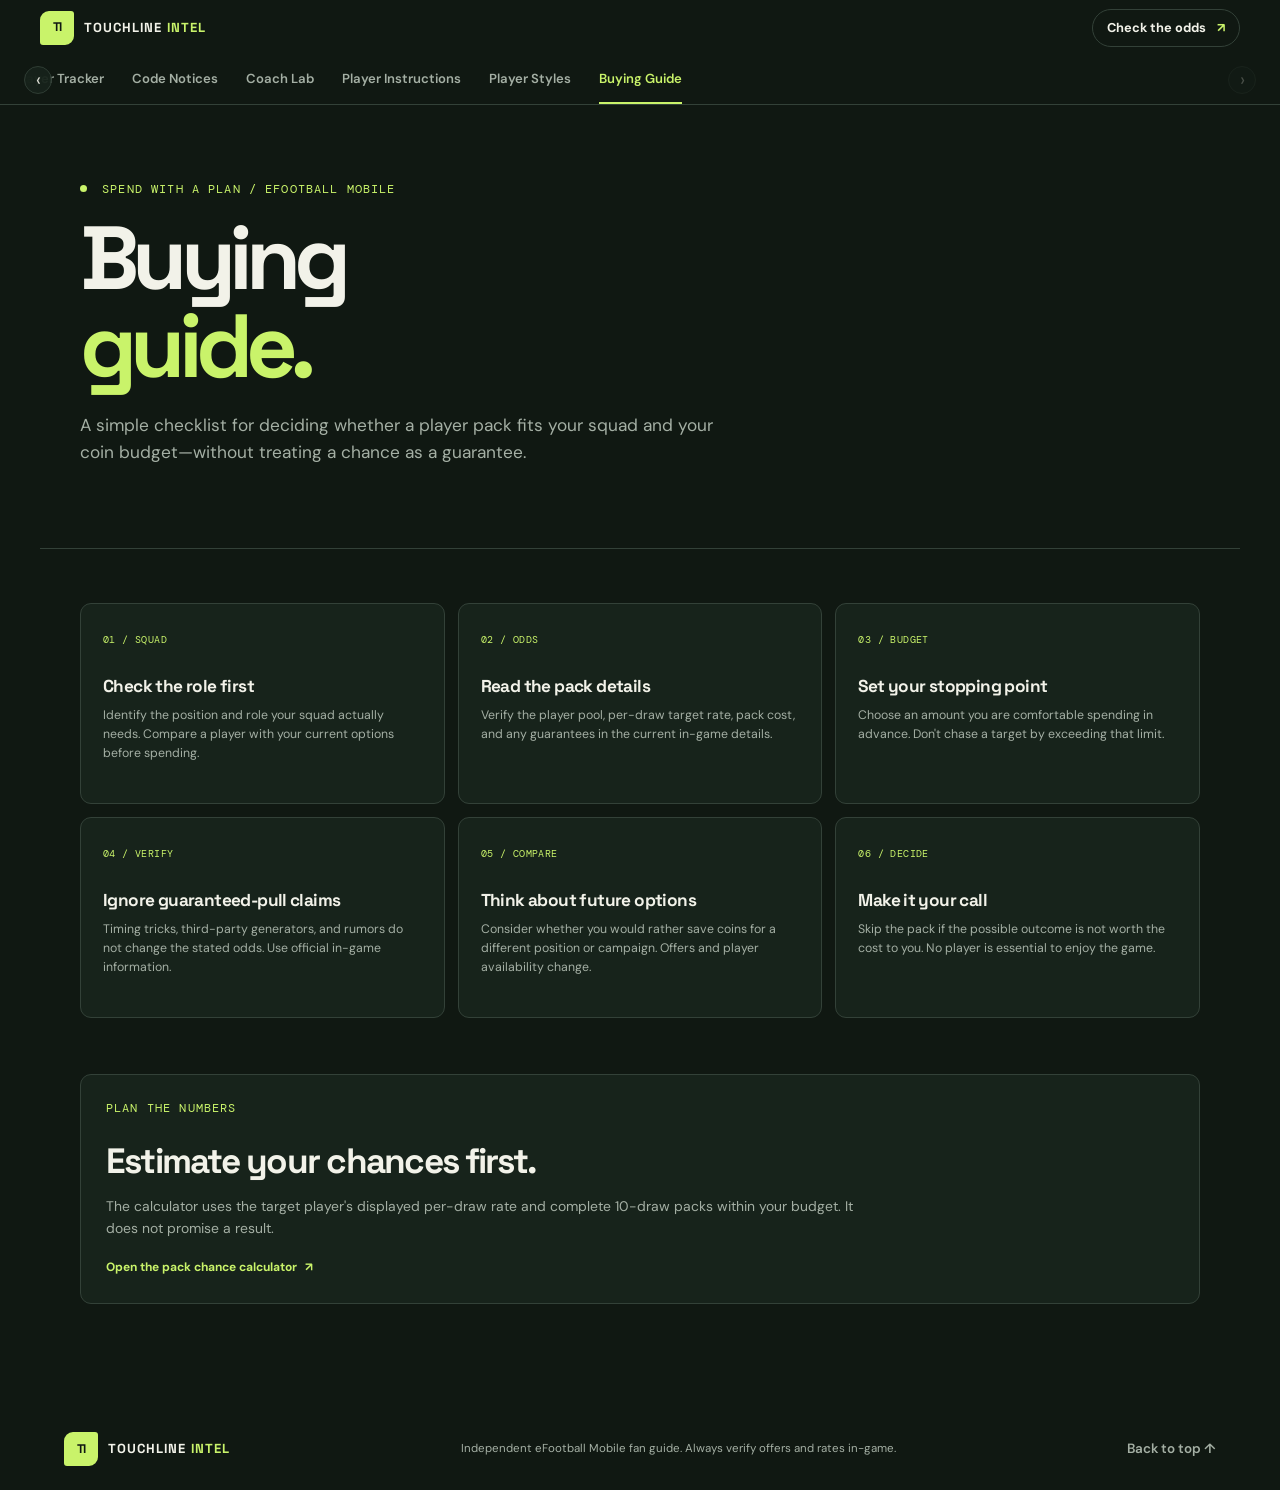
==== buying-guide.html @ bef50e6a "Complete scrollable navigation and player instructions Co-authored-by: Copilot <223556219+Copilot@us" ====
<!doctype html>
<html lang="en">
<head>
  <meta charset="utf-8" />
  <meta name="viewport" content="width=device-width, initial-scale=1" />
  <meta name="description" content="A practical eFootball Mobile buying guide for evaluating player packs and setting a coin budget." />
  <meta name="theme-color" content="#101812" />
  <title>Buying Guide | Touchline Intel</title>
  <link rel="stylesheet" href="styles.css" />
  <script src="site-nav.js" defer></script>
</head>
<body>
  <header class="site-header">
    <div class="header-top-row">
      <a class="brand" href="index.html#home" aria-label="Touchline Intel home">
        <span class="brand-mark" aria-hidden="true">TI</span>
        <span>TOUCHLINE <b>INTEL</b></span>
      </a>
      <a class="header-cta" href="index.html#calculator">Check the odds <span aria-hidden="true">↗</span></a>
    </div>
    <div class="nav-frame">
      <button class="nav-arrow nav-arrow-left" type="button" aria-label="Scroll navigation left" data-scroll-direction="-1">‹</button>
      <nav class="site-nav" aria-label="Main navigation" tabindex="0">
        <a href="index.html#home" data-nav-id="home">Home</a>
        <a href="index.html#latest-players" data-nav-id="latest-players">Latest Players</a>
        <a href="index.html#calculator" data-nav-id="calculator">Pack Calculator</a>
        <a href="index.html#principles" data-nav-id="principles">Smart Pulls</a>
        <a href="index.html#intel" data-nav-id="intel">More Intel</a>
        <a href="player-tracker.html" data-nav-id="player-tracker">Player Tracker</a>
        <a href="redeem-codes.html" data-nav-id="redeem-codes">Code Notices</a>
        <a href="coach-squad-guides.html#coach-lab" data-nav-id="coach-lab">Coach Lab</a>
        <a href="player-instructions.html" data-nav-id="player-instructions">Player Instructions</a>
        <a href="index.html#player-styles" data-nav-id="player-styles">Player Styles</a>
        <a href="buying-guide.html" data-nav-id="buying-guide">Buying Guide</a>
      </nav>
      <button class="nav-arrow nav-arrow-right" type="button" aria-label="Scroll navigation right" data-scroll-direction="1">›</button>
    </div>
  </header>

  <main>
    <section class="subpage-hero">
      <p class="eyebrow"><span class="live-dot"></span> Spend with a plan / eFootball Mobile</p>
      <h1>Buying<br /><span>guide.</span></h1>
      <p class="intro">A simple checklist for deciding whether a player pack fits your squad and your coin budget—without treating a chance as a guarantee.</p>
    </section>
    <section class="content-section">
      <div class="info-grid">
        <article class="info-card"><span class="intel-number">01 / SQUAD</span><h3>Check the role first</h3><p>Identify the position and role your squad actually needs. Compare a player with your current options before spending.</p></article>
        <article class="info-card"><span class="intel-number">02 / ODDS</span><h3>Read the pack details</h3><p>Verify the player pool, per-draw target rate, pack cost, and any guarantees in the current in-game details.</p></article>
        <article class="info-card"><span class="intel-number">03 / BUDGET</span><h3>Set your stopping point</h3><p>Choose an amount you are comfortable spending in advance. Don't chase a target by exceeding that limit.</p></article>
        <article class="info-card"><span class="intel-number">04 / VERIFY</span><h3>Ignore guaranteed-pull claims</h3><p>Timing tricks, third-party generators, and rumors do not change the stated odds. Use official in-game information.</p></article>
        <article class="info-card"><span class="intel-number">05 / COMPARE</span><h3>Think about future options</h3><p>Consider whether you would rather save coins for a different position or campaign. Offers and player availability change.</p></article>
        <article class="info-card"><span class="intel-number">06 / DECIDE</span><h3>Make it your call</h3><p>Skip the pack if the possible outcome is not worth the cost to you. No player is essential to enjoy the game.</p></article>
      </div>
      <div class="source-panel">
        <p class="eyebrow">Plan the numbers</p>
        <h2>Estimate your chances first.</h2>
        <p class="panel-copy">The calculator uses the target player's displayed per-draw rate and complete 10-draw packs within your budget. It does not promise a result.</p>
        <a class="panel-link" href="index.html#calculator">Open the pack chance calculator <span aria-hidden="true">↗</span></a>
      </div>
    </section>
  </main>
  <footer>
    <a class="brand" href="index.html#home" aria-label="Touchline Intel home"><span class="brand-mark" aria-hidden="true">TI</span><span>TOUCHLINE <b>INTEL</b></span></a>
    <p>Independent eFootball Mobile fan guide. Always verify offers and rates in-game.</p>
    <a class="back-top" href="#">Back to top ↑</a>
  </footer>
</body>
</html>
---- styles.css ----
@import url('https://fonts.googleapis.com/css2?family=DM+Mono:wght@400;500&family=DM+Sans:wght@400;500;600;700&family=Space+Grotesk:wght@500;600;700&display=swap');

:root {
  color-scheme: dark;
  --bg: #101812;
  --surface: #17231b;
  --surface-raised: #1d2b21;
  --text: #f2f2e9;
  --muted: #a4afa4;
  --line: #334138;
  --lime: #c9f36a;
  --orange: #fa7046;
  --mono: 'DM Mono', monospace;
}

* { box-sizing: border-box; }
html { scroll-behavior: smooth; }
body { background: var(--bg); color: var(--text); font-family: 'DM Sans', sans-serif; line-height: 1.55; margin: 0; }
a { color: inherit; text-decoration: none; }
button, input { font: inherit; }
button, a { -webkit-tap-highlight-color: transparent; }

.site-header { background: var(--bg); border-bottom: 1px solid var(--line); position: sticky; top: 0; z-index: 20; }
.header-top-row { align-items: center; display: flex; height: 56px; justify-content: space-between; padding: 0 max(24px, calc((100vw - 1200px) / 2)); }
.brand { align-items: center; display: inline-flex; flex: 0 0 auto; font-family: 'Space Grotesk', sans-serif; font-size: .82rem; font-weight: 700; gap: 10px; letter-spacing: .08em; }
.brand b { color: var(--lime); }
.brand-mark { align-items: center; background: var(--lime); border-radius: 9px 3px 9px 3px; color: var(--bg); display: inline-flex; font-size: .78rem; height: 34px; justify-content: center; letter-spacing: -.05em; width: 34px; }
.header-cta { background: var(--bg); border: 1px solid var(--line); border-radius: 999px; flex: 0 0 auto; font-size: .8rem; font-weight: 700; padding: 8px 14px; }
.header-cta span { color: var(--lime); margin-left: 8px; }
.nav-frame { height: 48px; overflow: hidden; padding: 0 24px; position: relative; }
.site-nav { align-items: stretch; display: flex; flex-wrap: nowrap; gap: 28px; height: 48px; overflow-x: auto; overflow-y: hidden; overscroll-behavior-x: contain; padding: 0 28px; scrollbar-width: none; -ms-overflow-style: none; scroll-behavior: smooth; scroll-padding-inline: 24px; scroll-snap-type: x mandatory; white-space: nowrap; }
.site-nav::-webkit-scrollbar { display: none; }
.site-nav a { align-items: center; border-bottom: 2px solid transparent; color: var(--muted); display: inline-flex; flex: 0 0 auto; font-size: .82rem; font-weight: 600; height: 48px; scroll-snap-align: center; }
.site-nav a:hover { color: var(--text); }
.site-nav a[aria-current="page"] { border-bottom-color: var(--lime); color: var(--lime); }
.nav-frame::before, .nav-frame::after { content: ''; height: 100%; opacity: 0; pointer-events: none; position: absolute; top: 0; transition: opacity .16s ease; width: 36px; z-index: 1; }
.nav-frame::before { background: linear-gradient(90deg, var(--bg), transparent); left: 24px; }
.nav-frame::after { background: linear-gradient(270deg, var(--bg), transparent); right: 24px; }
.nav-frame.has-overflow-left::before, .nav-frame.has-overflow-right::after { opacity: 1; }
.nav-arrow { background: var(--surface); border: 1px solid var(--line); border-radius: 50%; color: var(--text); cursor: pointer; font-size: 1.15rem; height: 28px; line-height: 1; opacity: .9; padding: 0; position: absolute; top: 10px; transition: opacity .16s ease, color .16s ease; width: 28px; z-index: 2; }
.nav-arrow:hover:not(:disabled) { color: var(--lime); }
.nav-arrow:disabled { cursor: default; opacity: .25; }
.nav-arrow-left { left: 24px; }
.nav-arrow-right { right: 24px; }
.back-top { color: var(--muted); font-size: .84rem; font-weight: 600; }
.back-top:hover { color: var(--lime); }

.hero { align-items: center; display: grid; gap: 7vw; grid-template-columns: 1.1fr .9fr; margin: 0 auto; max-width: 1200px; min-height: 555px; padding: 72px 40px 90px; }
.eyebrow { color: var(--lime); font-family: var(--mono); font-size: .72rem; letter-spacing: .1em; margin: 0 0 16px; text-transform: uppercase; }
.live-dot { background: var(--lime); border-radius: 50%; display: inline-block; height: 7px; margin-right: 7px; vertical-align: 1px; width: 7px; }
h1, h2, h3, p { margin-top: 0; }
.hero h1 { font-family: 'Space Grotesk', sans-serif; font-size: clamp(3.2rem, 7vw, 6.7rem); letter-spacing: -.085em; line-height: .96; margin-bottom: 22px; }
.hero h1 span { color: var(--lime); }
.intro { color: var(--muted); font-size: 1.08rem; max-width: 520px; }
.hero-link { color: var(--lime); display: inline-flex; font-weight: 700; gap: 12px; margin-top: 14px; }
.verification-note { color: #78857a; font-size: .76rem; margin: 27px 0 0; }
.hero-card { background: var(--lime); border-radius: 14px; color: var(--bg); min-height: 325px; overflow: hidden; padding: 30px; position: relative; }
.pitch-lines { border: 1px solid rgba(16,24,18,.2); border-radius: 50%; height: 370px; left: 16%; position: absolute; top: -25px; transform: rotate(-24deg); width: 88%; }
.pitch-lines::before, .pitch-lines::after { border: 1px solid rgba(16,24,18,.2); content: ''; left: 50%; position: absolute; top: -1px; transform: translateX(-50%); }
.pitch-lines::before { height: 100%; }
.pitch-lines::after { border-radius: 50%; height: 80px; top: 50%; width: 80px; }
.hero-card-label, .hero-card-quote, .hero-card-foot { position: relative; }
.hero-card-label { font-family: var(--mono); font-size: .7rem; letter-spacing: .12em; }
.hero-card-quote { font-family: 'Space Grotesk', sans-serif; font-size: clamp(2.4rem, 4vw, 4rem); font-weight: 700; letter-spacing: -.07em; line-height: .98; margin: 61px 0 62px; }
.hero-card-foot { align-items: center; border-top: 1px solid rgba(16,24,18,.24); display: flex; font-size: .76rem; gap: 12px; padding-top: 13px; }
.hero-card-foot span:first-child { font-family: var(--mono); font-weight: 500; }

.calculator-section, .principles-section { border-top: 1px solid var(--line); margin: 0 auto; max-width: 1200px; padding: 76px 40px; }
.section-heading { align-items: end; display: flex; gap: 30px; justify-content: space-between; margin-bottom: 28px; }
.section-heading h2, .roadmap-section h2 { font-family: 'Space Grotesk', sans-serif; font-size: clamp(2rem, 4vw, 3.2rem); letter-spacing: -.065em; line-height: 1.05; margin-bottom: 0; }
.section-heading > p { color: var(--muted); font-size: .9rem; margin-bottom: 3px; max-width: 440px; }
.calculator-layout { display: grid; gap: 17px; grid-template-columns: .8fr 1.2fr; }
.calculator-form, .results { background: var(--surface); border: 1px solid var(--line); border-radius: 13px; padding: 24px; }
.calculator-form { display: flex; flex-direction: column; }
.calculator-form label { color: #d2d9cf; font-size: .8rem; font-weight: 600; margin: 0 0 7px; }
.input-wrap { align-items: center; background: var(--bg); border: 1px solid var(--line); border-radius: 8px; display: flex; margin-bottom: 17px; padding: 0 12px; }
.input-wrap:focus-within { border-color: var(--lime); }
.input-wrap > span:first-child { color: var(--lime); font-family: var(--mono); font-size: .85rem; }
.input-wrap input { background: transparent; border: 0; color: var(--text); min-width: 0; outline: 0; padding: 12px 9px; width: 100%; }
.input-wrap input::placeholder { color: #69756b; font-size: .82rem; }
.unit { color: #829084; font-family: var(--mono); font-size: .68rem; white-space: nowrap; }
.calculator-form button { background: var(--lime); border: 0; border-radius: 8px; color: var(--bg); cursor: pointer; font-size: .86rem; font-weight: 700; margin-top: 3px; padding: 13px; }
.calculator-form button span { float: right; }
.calculator-form .reset-button { background: transparent; color: var(--muted); font-size: .76rem; font-weight: 500; margin-top: 8px; padding: 8px; }
.calculator-form button:hover { filter: brightness(.94); }
.results { background: var(--surface-raised); }
.results-top { align-items: center; color: var(--lime); display: flex; gap: 9px; }
.result-icon { font-size: 1.4rem; }
.result-kicker { font-family: var(--mono); font-size: .68rem; letter-spacing: .1em; }
.results h3 { font-family: 'Space Grotesk', sans-serif; font-size: 1.35rem; letter-spacing: -.035em; margin: 13px 0 5px; }
.results-hint { color: var(--muted); font-size: .8rem; margin-bottom: 19px; max-width: 600px; }
.result-grid { display: grid; gap: 10px; grid-template-columns: repeat(2, 1fr); }
.result-item { background: var(--bg); border-radius: 8px; display: grid; gap: 5px; min-height: 75px; padding: 13px; }
.result-item span { color: var(--muted); font-size: .72rem; }
.result-item strong { font-family: 'Space Grotesk', sans-serif; font-size: 1.28rem; }
.formula-note, .source-note { color: #899589; font-size: .72rem; margin: 15px 0 0; }
.source-note { background: #18251c; border-left: 2px solid var(--lime); margin-top: 15px; padding: 13px 16px; }
.source-note strong { color: var(--text); }

.principles-section { padding-top: 52px; }
.principle-grid { display: grid; gap: 13px; grid-template-columns: repeat(3, 1fr); margin-top: 30px; }
.principle-card { background: var(--surface); border: 1px solid var(--line); border-radius: 11px; padding: 21px; }
.principle-card > span { color: var(--lime); font-family: var(--mono); font-size: .68rem; }
.principle-card h3 { font-family: 'Space Grotesk', sans-serif; font-size: 1.15rem; letter-spacing: -.03em; margin: 23px 0 8px; }
.principle-card p { color: var(--muted); font-size: .81rem; margin-bottom: 0; }
.disclaimer { color: #829084; font-size: .74rem; margin: 21px 0 0; }

.intel-section { align-items: center; background: var(--surface); border-block: 1px solid var(--line); display: grid; gap: 42px; grid-template-columns: .72fr 1.28fr; padding: 60px max(5vw, calc((100vw - 1120px) / 2)); }
.intel-section h2, .subpage-hero h1 { font-family: 'Space Grotesk', sans-serif; font-size: clamp(2.4rem, 5vw, 4rem); letter-spacing: -.075em; line-height: .98; margin: 0; }
.intel-intro { color: var(--muted); font-size: .88rem; margin: 17px 0 0; max-width: 380px; }
.intel-grid { display: grid; gap: 11px; grid-template-columns: repeat(3, 1fr); }
.intel-card, .info-card { background: var(--bg); border: 1px solid var(--line); border-radius: 11px; padding: 18px; }
.intel-card { display: flex; flex-direction: column; min-height: 225px; transition: border-color .18s ease, transform .18s ease; }
.intel-card:hover { border-color: var(--lime); transform: translateY(-3px); }
.intel-number { color: var(--lime); font-family: var(--mono); font-size: .65rem; letter-spacing: .04em; }
.intel-card h3, .info-card h3 { font-family: 'Space Grotesk', sans-serif; font-size: 1.08rem; letter-spacing: -.035em; line-height: 1.15; margin: 23px 0 9px; }
.intel-card p, .info-card p { color: var(--muted); font-size: .77rem; margin: 0 0 18px; }
.card-link, .panel-link { color: var(--lime); font-size: .75rem; font-weight: 700; margin-top: auto; }
.card-link span, .panel-link span { margin-left: 5px; }

.subpage-hero { border-bottom: 1px solid var(--line); margin: 0 auto; max-width: 1200px; padding: 76px 40px 65px; }
.subpage-hero h1 { font-size: clamp(3.2rem, 7vw, 6rem); margin-bottom: 22px; }
.subpage-hero h1 span { color: var(--lime); }
.subpage-hero .intro { max-width: 650px; }
.subpage-hero .verification-note { margin-top: 21px; }
.content-section { margin: 0 auto; max-width: 1200px; padding: 54px 40px 76px; }
.notice-banner { background: var(--surface); border: 1px solid var(--line); border-left: 3px solid var(--lime); border-radius: 10px; margin-bottom: 60px; padding: 24px; }
.notice-label { color: var(--lime); font-family: var(--mono); font-size: .67rem; letter-spacing: .1em; }
.notice-banner h2, .source-panel h2 { font-family: 'Space Grotesk', sans-serif; font-size: clamp(1.5rem, 3vw, 2.2rem); letter-spacing: -.05em; margin: 10px 0 8px; }
.notice-banner p, .panel-copy { color: var(--muted); font-size: .87rem; margin: 0; max-width: 750px; }
.content-heading { margin-bottom: 24px; }
.content-heading h2 { font-family: 'Space Grotesk', sans-serif; font-size: clamp(2rem, 4vw, 3rem); letter-spacing: -.065em; line-height: 1.05; margin: 0; }
.info-grid { display: grid; gap: 13px; grid-template-columns: repeat(3, 1fr); }
.info-card { background: var(--surface); padding: 22px; }
.info-card h3 { margin-top: 26px; }
.source-panel { background: var(--surface); border: 1px solid var(--line); border-radius: 11px; margin: 56px 0 28px; padding: 25px; }
.source-list { list-style: none; margin: 20px 0 0; padding: 0; }
.source-list li { align-items: center; border-top: 1px solid var(--line); display: flex; gap: 15px; justify-content: space-between; padding: 13px 0; }
.source-list a { color: var(--text); font-size: .86rem; font-weight: 600; }
.source-list a:hover, .text-link:hover, .panel-link:hover { color: var(--lime); }
.source-list a span { color: var(--lime); margin-left: 5px; }
.source-hint { color: var(--muted); font-size: .72rem; }
.text-link { color: var(--muted); display: inline-block; font-size: .82rem; font-weight: 600; }
.guide-steps { border-top: 1px solid var(--line); }
.guide-step { align-items: start; border-bottom: 1px solid var(--line); display: grid; gap: 20px; grid-template-columns: 48px 1fr; padding: 22px 4px; }
.step-number { color: var(--lime); font-family: var(--mono); font-size: .78rem; padding-top: 3px; }
.guide-step h3 { font-family: 'Space Grotesk', sans-serif; font-size: 1.15rem; letter-spacing: -.03em; margin: 0 0 6px; }
.guide-step p { color: var(--muted); font-size: .84rem; margin: 0; max-width: 760px; }
.guide-heading { margin-top: 62px; }
.panel-link { display: inline-block; margin-top: 18px; }

.coach-lab { margin-bottom: 65px; }
.coach-lab-heading { align-items: end; display: flex; gap: 25px; justify-content: space-between; margin-bottom: 24px; }
.coach-lab-heading h2 { font-family: 'Space Grotesk', sans-serif; font-size: clamp(2.5rem, 5vw, 4rem); letter-spacing: -.075em; line-height: .98; margin: 0; }
.coach-lab-heading > p { color: var(--muted); font-size: .86rem; margin: 0 0 3px; max-width: 450px; }
.coach-lab-layout { align-items: start; display: grid; gap: 15px; grid-template-columns: 230px minmax(0, 1fr); }
.coach-sidebar, .coach-profile { background: var(--surface); border: 1px solid var(--line); border-radius: 12px; }
.coach-sidebar { padding: 16px; }
.sidebar-label { color: var(--muted); font-family: var(--mono); font-size: .63rem; letter-spacing: .1em; margin: 0 0 12px; }
.coach-list { display: grid; gap: 7px; }
.coach-option { background: transparent; border: 1px solid transparent; border-radius: 7px; color: var(--muted); cursor: pointer; font-size: .86rem; font-weight: 600; padding: 12px; text-align: left; }
.coach-option:hover { border-color: var(--line); color: var(--text); }
.coach-option[aria-pressed="true"] { background: var(--lime); border-color: var(--lime); color: var(--bg); }
.coach-profile { min-width: 0; padding: 25px; }
.profile-topline { align-items: start; display: flex; gap: 20px; justify-content: space-between; }
.profile-topline .eyebrow { font-size: .64rem; margin-bottom: 8px; }
.profile-topline h3 { font-family: 'Space Grotesk', sans-serif; font-size: clamp(1.7rem, 3.4vw, 2.5rem); letter-spacing: -.06em; line-height: 1; margin: 0 0 7px; }
.profile-subtitle { color: var(--muted); font-size: .81rem; margin: 0; }
.proficiency-score { display: grid; flex: 0 0 auto; gap: 3px; text-align: right; }
.proficiency-score strong { color: var(--lime); font-family: 'Space Grotesk', sans-serif; font-size: 1.7rem; letter-spacing: -.05em; line-height: 1; }
.proficiency-score strong span { color: var(--muted); font-size: .9rem; }
.proficiency-score > span { color: var(--muted); font-size: .65rem; }
.proficiency-track { background: var(--bg); border-radius: 999px; height: 7px; margin-top: 17px; overflow: hidden; }
.proficiency-track span { background: var(--lime); border-radius: inherit; display: block; height: 100%; }
.proficiency-note { color: var(--muted); font-size: .7rem; margin: 7px 0 19px; }
.profile-facts { display: grid; gap: 9px; grid-template-columns: 1fr 1fr; }
.profile-fact { background: var(--bg); border: 1px solid var(--line); border-radius: 8px; padding: 14px; }
.profile-fact:first-child, .profile-fact:last-child { grid-column: 1 / -1; }
.profile-fact > span, .type-card h4 { color: var(--lime); font-family: var(--mono); font-size: .64rem; letter-spacing: .07em; }
.profile-fact p { color: var(--muted); font-size: .78rem; margin: 7px 0 0; }
.profile-fact .formation-value { color: var(--text); font-family: 'Space Grotesk', sans-serif; font-size: 1.35rem; font-weight: 700; }
.profile-types { display: grid; gap: 9px; grid-template-columns: 1fr 1fr; margin-top: 9px; }
.type-card { background: var(--bg); border: 1px solid var(--line); border-radius: 8px; padding: 14px; }
.type-card.avoid h4 { color: var(--orange); }
.type-card h4 { margin: 0 0 10px; }
.type-card ul { color: var(--muted); display: grid; font-size: .75rem; gap: 7px; margin: 0; padding-left: 17px; }
.type-card li::marker { color: var(--lime); }
.type-card.avoid li::marker { color: var(--orange); }
.lineup-heading { align-items: end; display: flex; justify-content: space-between; margin: 25px 0 10px; }
.lineup-heading .eyebrow { font-size: .63rem; margin-bottom: 5px; }
.lineup-heading h4 { font-family: 'Space Grotesk', sans-serif; font-size: 1.25rem; letter-spacing: -.04em; margin: 0; }
.lineup-heading > span { color: var(--muted); font-family: var(--mono); font-size: .62rem; }
.lineup-list { border-top: 1px solid var(--line); list-style: none; margin: 0; padding: 0; }
.lineup-player { align-items: start; border-bottom: 1px solid var(--line); display: grid; gap: 12px; grid-template-columns: 48px minmax(0, 1fr); padding: 11px 2px; }
.lineup-position { background: var(--surface-raised); border-radius: 4px; color: var(--lime); font-family: var(--mono); font-size: .62rem; padding: 4px 5px; text-align: center; }
.lineup-player strong { font-size: .8rem; }
.lineup-player p { color: var(--muted); font-size: .72rem; margin: 3px 0 0; }
.lab-loading, .lab-error { color: var(--muted); font-size: .82rem; }
.lab-error { color: var(--orange); }
.lab-disclaimer { color: #829084; font-size: .7rem; margin: 13px 0 0; }
.players-section, .player-styles-section { border-top: 1px solid var(--line); margin: 0 auto; max-width: 1200px; padding: 66px 40px; }
.player-card-grid { display: grid; gap: 10px; grid-template-columns: repeat(4, minmax(0, 1fr)); }
.players-section .player-card-grid { grid-template-columns: repeat(6, minmax(0, 1fr)); }
.player-card { background: var(--surface); border: 1px solid var(--line); border-radius: 9px; min-width: 0; padding: 14px; }
.player-card .lineup-position { display: inline-block; }
.player-card h3, .player-card h5 { font-family: 'Space Grotesk', sans-serif; font-size: .98rem; letter-spacing: -.03em; margin: 12px 0 9px; overflow-wrap: anywhere; }
.player-card h5 { font-size: .84rem; margin-top: 10px; }
.player-style-badge { border: 1px solid transparent; border-radius: 999px; display: inline-block; font-size: .64rem; font-weight: 700; line-height: 1.35; max-width: 100%; padding: 4px 8px; vertical-align: middle; white-space: normal; }
.tone-green { background: #193b2b; border-color: #347b54; color: #a6f0bf; }
.tone-red { background: #452321; border-color: #9c4a43; color: #ffb5ab; }
.tone-blue { background: #1c3049; border-color: #3e6894; color: #aed5ff; }
.tone-amber { background: #45351b; border-color: #8d6a2b; color: #f4d28a; }
.tone-cyan { background: #173a3c; border-color: #347b7e; color: #a3e6e5; }
.tone-violet { background: #382743; border-color: #765292; color: #dec0f5; }
.player-styles-section .panel-link { margin-top: 20px; }
.style-guide-grid { display: grid; gap: 13px; grid-template-columns: repeat(2, minmax(0, 1fr)); }
.style-group { background: var(--surface); border: 1px solid var(--line); border-radius: 10px; min-width: 0; padding: 18px; }
.style-group > h3 { font-family: 'Space Grotesk', sans-serif; font-size: 1rem; letter-spacing: -.03em; margin: 0 0 13px; }
.style-card-list { display: grid; gap: 8px; grid-template-columns: repeat(2, minmax(0, 1fr)); }
.style-card { background: var(--bg); border: 1px solid var(--line); border-radius: 7px; min-width: 0; padding: 12px; }
.style-card > p { color: var(--muted); font-size: .7rem; margin: 8px 0 0; }
.style-card .style-best-for { color: var(--text); font-size: .67rem; }
.style-card .style-examples { color: #829084; font-size: .65rem; }
.shortlist-heading { align-items: end; display: flex; gap: 15px; justify-content: space-between; margin: 25px 0 11px; }
.shortlist-heading .eyebrow { font-size: .63rem; margin-bottom: 5px; }
.shortlist-heading h4 { font-family: 'Space Grotesk', sans-serif; font-size: 1.25rem; letter-spacing: -.04em; margin: 0; }
.shortlist-heading > span { color: var(--muted); font-size: .68rem; text-align: right; }
.coach-shortlist { grid-template-columns: repeat(4, minmax(0, 1fr)); }
.coach-shortlist .player-card { padding: 11px; }
.lineup-details { min-width: 0; }
.lineup-player-heading { align-items: center; display: flex; flex-wrap: wrap; gap: 7px; }

footer { align-items: center; display: flex; gap: 25px; justify-content: space-between; padding: 24px max(5vw, calc((100vw - 1200px) / 2)); }
footer > p { color: var(--muted); font-size: .72rem; margin: 0; }

@media (max-width: 980px) {
  .players-section, .player-styles-section { padding: 55px 20px; }
  .players-section .player-card-grid { grid-template-columns: repeat(4, minmax(0, 1fr)); }
  .coach-shortlist { grid-template-columns: repeat(3, minmax(0, 1fr)); }
}

@media (max-width: 760px) {
  .header-top-row { height: 56px; padding: 0 18px; }
  .header-cta { font-size: .72rem; padding: 8px 11px; }
  .nav-frame { padding: 0 12px; }
  .nav-frame::before { left: 12px; }
  .nav-frame::after { right: 12px; }
  .nav-arrow-left { left: 12px; }
  .nav-arrow-right { right: 12px; }
  .site-nav { gap: 24px; padding: 0 28px; }
  .site-nav a { font-size: .76rem; }
  .hero { gap: 32px; grid-template-columns: 1fr; min-height: 0; padding: 58px 22px 65px; }
  .hero h1 { font-size: clamp(3.5rem, 14vw, 5.2rem); }
  .hero-card { min-height: 270px; }
  .hero-card-quote { margin: 45px 0; }
  .calculator-section, .principles-section { padding: 55px 20px; }
  .section-heading { align-items: start; flex-direction: column; gap: 12px; }
  .section-heading > p { margin: 0; }
  .calculator-layout { grid-template-columns: 1fr; }
  .principle-grid { grid-template-columns: 1fr; }
  .intel-section { gap: 28px; grid-template-columns: 1fr; padding: 48px 22px; }
  .intel-grid { grid-template-columns: 1fr; }
  .intel-card { min-height: 0; }
  .intel-card h3 { margin-top: 17px; }
  .subpage-hero { padding: 58px 22px 48px; }
  .content-section { padding: 44px 22px 58px; }
  .notice-banner { margin-bottom: 45px; padding: 20px; }
  .info-grid { grid-template-columns: 1fr; }
  .info-card h3 { margin-top: 17px; }
  .source-panel { margin-top: 44px; padding: 20px; }
  .source-list li { align-items: flex-start; flex-direction: column; gap: 4px; }
  .coach-lab-heading { align-items: start; flex-direction: column; gap: 12px; }
  .coach-lab-layout { grid-template-columns: 1fr; }
  .coach-list { grid-template-columns: repeat(3, 1fr); }
  .coach-option { font-size: .75rem; padding: 10px 7px; text-align: center; }
  .coach-profile { padding: 18px; }
  .profile-types { grid-template-columns: 1fr; }
  .profile-topline { align-items: start; }
  .players-section, .player-styles-section { padding: 48px 22px; }
  .players-section .player-card-grid, .coach-shortlist { grid-template-columns: repeat(2, minmax(0, 1fr)); }
  .style-guide-grid { grid-template-columns: 1fr; }
  .style-group { padding: 14px; }
}

@media (max-width: 400px) {
  .header-top-row { padding: 0 14px; }
  .header-cta { font-size: .68rem; padding: 7px 9px; }
  .nav-frame { padding: 0 8px; }
  .nav-frame::before { left: 8px; }
  .nav-frame::after { right: 8px; }
  .nav-arrow-left { left: 8px; }
  .nav-arrow-right { right: 8px; }
  .site-nav { gap: 20px; }
  .coach-list { grid-template-columns: 1fr; }
  .coach-option { text-align: left; }
  .profile-facts { grid-template-columns: 1fr; }
  .profile-fact, .profile-fact:first-child, .profile-fact:last-child { grid-column: auto; }
  .players-section .player-card-grid, .coach-shortlist, .style-card-list { grid-template-columns: 1fr; }
  .shortlist-heading { align-items: start; flex-direction: column; }
  .shortlist-heading > span { text-align: left; }
  footer { align-items: start; flex-direction: column; gap: 13px; padding: 22px; }
}

@media (max-width: 380px) {
  .brand { font-size: .72rem; }
  .result-grid { gap: 7px; }
  .result-item { padding: 10px; }
  .result-item strong { font-size: 1.1rem; }
}

@media (prefers-reduced-motion: reduce) {
  html { scroll-behavior: auto; }
}

.instruction-rules { background: var(--surface); border: 1px solid var(--line); border-radius: 12px; margin-bottom: 48px; padding: 24px; }
.instruction-rules h2, .instruction-toolbar h2 { font-family: 'Space Grotesk', sans-serif; font-size: clamp(1.8rem, 3.5vw, 2.7rem); letter-spacing: -.06em; line-height: 1; margin: 0 0 20px; }
.instruction-rule-grid { display: grid; gap: 12px; grid-template-columns: repeat(2, minmax(0, 1fr)); }
.instruction-rule { background: var(--bg); border: 1px solid var(--line); border-radius: 9px; padding: 17px; }
.instruction-rule h3 { color: var(--lime); font-family: 'Space Grotesk', sans-serif; font-size: 1rem; margin: 0 0 11px; }
.instruction-rule p { color: var(--muted); font-size: .79rem; margin: 8px 0 0; }
.instruction-rule strong { color: var(--text); }
.instruction-exception { color: var(--muted); font-size: .76rem; margin: 13px 0 0; }
.instruction-exception strong { color: var(--lime); }
.instruction-lab { background: var(--surface); border: 1px solid var(--line); border-radius: 12px; margin-bottom: 26px; padding: 24px; }
.instruction-toolbar { align-items: end; display: flex; gap: 20px; justify-content: space-between; margin-bottom: 20px; }
.instruction-toolbar .eyebrow { font-size: .64rem; margin-bottom: 8px; }
.instruction-toolbar h2 { margin: 0; }
.instruction-toolbar label { color: var(--muted); display: grid; font-size: .7rem; font-weight: 600; gap: 5px; }
.instruction-toolbar select { background: var(--bg); border: 1px solid var(--line); border-radius: 7px; color: var(--text); min-width: 190px; padding: 10px 12px; }
.instruction-toolbar select:focus-visible, .copy-setup-button:focus-visible, .nav-arrow:focus-visible, .site-nav a:focus-visible { outline: 2px solid var(--lime); outline-offset: 2px; }
.instruction-profile-heading { align-items: center; border-bottom: 1px solid var(--line); display: flex; justify-content: space-between; margin-bottom: 17px; padding-bottom: 16px; }
.instruction-profile-heading .eyebrow { font-size: .66rem; margin-bottom: 5px; }
.instruction-profile-heading h3 { font-family: 'Space Grotesk', sans-serif; font-size: 1.5rem; letter-spacing: -.04em; margin: 0; }
.formation-chip { background: var(--lime); border-radius: 999px; color: var(--bg); font-family: var(--mono); font-size: .73rem; font-weight: 500; padding: 7px 12px; }
.instruction-layout { align-items: start; display: grid; gap: 16px; grid-template-columns: minmax(230px, .7fr) minmax(0, 1.5fr); }
.tactical-pitch { background: linear-gradient(180deg, #1d5938 0%, #17462f 100%); border: 1px solid #397254; border-radius: 10px; display: flex; flex-direction: column; gap: 10px; justify-content: space-around; min-height: 540px; overflow: hidden; padding: 16px 11px; position: relative; }
.tactical-pitch::before { border: 1px solid rgba(220,255,225,.3); border-radius: 50%; content: ''; height: 74px; left: 50%; position: absolute; top: 50%; transform: translate(-50%,-50%); width: 74px; }
.tactical-pitch::after { border: 1px solid rgba(220,255,225,.3); content: ''; inset: 50% 0 auto; position: absolute; }
.pitch-zone { align-items: center; display: flex; flex-direction: column; gap: 7px; position: relative; z-index: 1; }
.pitch-zone-label { color: rgba(235,255,238,.64); font-family: var(--mono); font-size: .52rem; letter-spacing: .12em; }
.pitch-tokens { align-items: center; display: flex; flex-wrap: wrap; gap: 6px; justify-content: center; }
.pitch-player { align-items: center; background: rgba(12,28,19,.9); border: 1px solid rgba(230,255,234,.27); border-radius: 7px; display: flex; flex-direction: column; gap: 3px; max-width: 112px; padding: 6px 7px; text-align: center; }
.pitch-position { color: #b7d7bd; font-family: var(--mono); font-size: .5rem; }
.pitch-player strong { color: #fff; font-size: .56rem; line-height: 1.2; }
.instruction-table-wrap { max-width: 100%; overflow-x: auto; scrollbar-width: none; -ms-overflow-style: none; }
.instruction-table-wrap::-webkit-scrollbar { display: none; }
.instruction-table { border-collapse: collapse; min-width: 650px; width: 100%; }
.instruction-table th, .instruction-table td { border-bottom: 1px solid var(--line); padding: 10px 9px; text-align: left; vertical-align: top; }
.instruction-table thead th { color: var(--lime); font-family: var(--mono); font-size: .59rem; letter-spacing: .04em; line-height: 1.4; }
.instruction-table tbody th { color: var(--text); font-size: .7rem; white-space: nowrap; }
.instruction-table tbody td { color: var(--muted); font-size: .68rem; }
.copy-row { align-items: center; border-top: 1px solid var(--line); display: flex; gap: 14px; margin-top: 18px; padding-top: 16px; }
.copy-setup-button { background: var(--lime); border: 0; border-radius: 7px; color: var(--bg); cursor: pointer; font-size: .8rem; font-weight: 700; padding: 11px 16px; }
.copy-setup-button:hover:not(:disabled) { filter: brightness(.94); }
.copy-setup-button:disabled { cursor: default; opacity: .5; }
.copy-row p { color: var(--muted); font-size: .72rem; margin: 0; }

@media (max-width: 760px) {
  .instruction-rules, .instruction-lab { padding: 18px; }
  .instruction-rule-grid, .instruction-layout { grid-template-columns: 1fr; }
  .instruction-toolbar { align-items: start; flex-direction: column; }
  .instruction-toolbar select { width: 100%; }
  .tactical-pitch { min-height: 420px; }
  .instruction-profile-heading { align-items: start; gap: 12px; }
  .instruction-table { min-width: 680px; }
}

@media (max-width: 400px) {
  .instruction-rules, .instruction-lab { padding: 14px; }
  .copy-row { align-items: start; flex-direction: column; }
}
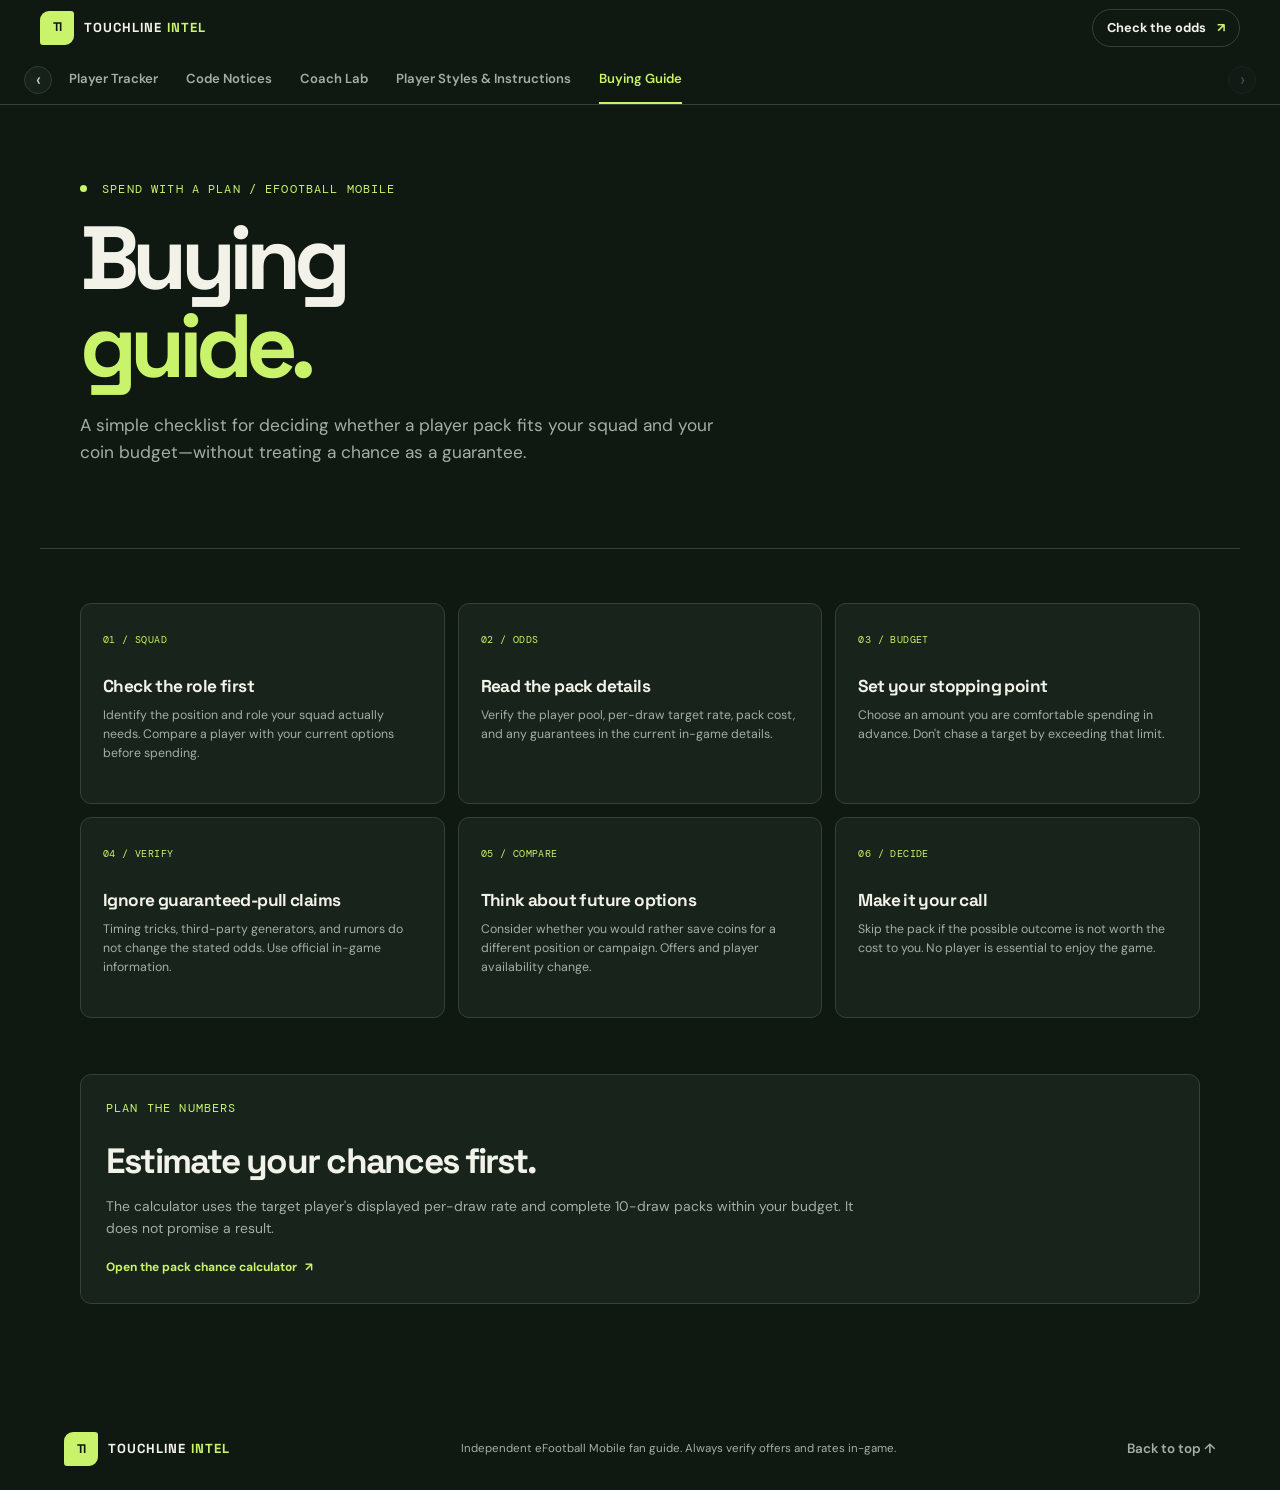
==== commit 5ed12034: "Merge player styles and coach instructions Co-authored-by: Copilot <223556219+Copilot@users.noreply." ====
--- a/buying-guide.html
+++ b/buying-guide.html
@@ -29,8 +29,7 @@
         <a href="player-tracker.html" data-nav-id="player-tracker">Player Tracker</a>
         <a href="redeem-codes.html" data-nav-id="redeem-codes">Code Notices</a>
         <a href="coach-squad-guides.html#coach-lab" data-nav-id="coach-lab">Coach Lab</a>
-        <a href="player-instructions.html" data-nav-id="player-instructions">Player Instructions</a>
-        <a href="index.html#player-styles" data-nav-id="player-styles">Player Styles</a>
+        <a href="index.html#player-styles" data-nav-id="player-styles">Player Styles &amp; Instructions</a>
         <a href="buying-guide.html" data-nav-id="buying-guide">Buying Guide</a>
       </nav>
       <button class="nav-arrow nav-arrow-right" type="button" aria-label="Scroll navigation right" data-scroll-direction="1">›</button>
--- a/styles.css
+++ b/styles.css
@@ -166,13 +166,6 @@
 .profile-topline .eyebrow { font-size: .64rem; margin-bottom: 8px; }
 .profile-topline h3 { font-family: 'Space Grotesk', sans-serif; font-size: clamp(1.7rem, 3.4vw, 2.5rem); letter-spacing: -.06em; line-height: 1; margin: 0 0 7px; }
 .profile-subtitle { color: var(--muted); font-size: .81rem; margin: 0; }
-.proficiency-score { display: grid; flex: 0 0 auto; gap: 3px; text-align: right; }
-.proficiency-score strong { color: var(--lime); font-family: 'Space Grotesk', sans-serif; font-size: 1.7rem; letter-spacing: -.05em; line-height: 1; }
-.proficiency-score strong span { color: var(--muted); font-size: .9rem; }
-.proficiency-score > span { color: var(--muted); font-size: .65rem; }
-.proficiency-track { background: var(--bg); border-radius: 999px; height: 7px; margin-top: 17px; overflow: hidden; }
-.proficiency-track span { background: var(--lime); border-radius: inherit; display: block; height: 100%; }
-.proficiency-note { color: var(--muted); font-size: .7rem; margin: 7px 0 19px; }
 .profile-facts { display: grid; gap: 9px; grid-template-columns: 1fr 1fr; }
 .profile-fact { background: var(--bg); border: 1px solid var(--line); border-radius: 8px; padding: 14px; }
 .profile-fact:first-child, .profile-fact:last-child { grid-column: 1 / -1; }
@@ -220,7 +213,6 @@
 .style-card { background: var(--bg); border: 1px solid var(--line); border-radius: 7px; min-width: 0; padding: 12px; }
 .style-card > p { color: var(--muted); font-size: .7rem; margin: 8px 0 0; }
 .style-card .style-best-for { color: var(--text); font-size: .67rem; }
-.style-card .style-examples { color: #829084; font-size: .65rem; }
 .shortlist-heading { align-items: end; display: flex; gap: 15px; justify-content: space-between; margin: 25px 0 11px; }
 .shortlist-heading .eyebrow { font-size: .63rem; margin-bottom: 5px; }
 .shortlist-heading h4 { font-family: 'Space Grotesk', sans-serif; font-size: 1.25rem; letter-spacing: -.04em; margin: 0; }
@@ -312,36 +304,91 @@
   html { scroll-behavior: auto; }
 }
 
-.instruction-rules { background: var(--surface); border: 1px solid var(--line); border-radius: 12px; margin-bottom: 48px; padding: 24px; }
-.instruction-rules h2, .instruction-toolbar h2 { font-family: 'Space Grotesk', sans-serif; font-size: clamp(1.8rem, 3.5vw, 2.7rem); letter-spacing: -.06em; line-height: 1; margin: 0 0 20px; }
-.instruction-rule-grid { display: grid; gap: 12px; grid-template-columns: repeat(2, minmax(0, 1fr)); }
-.instruction-rule { background: var(--bg); border: 1px solid var(--line); border-radius: 9px; padding: 17px; }
-.instruction-rule h3 { color: var(--lime); font-family: 'Space Grotesk', sans-serif; font-size: 1rem; margin: 0 0 11px; }
-.instruction-rule p { color: var(--muted); font-size: .79rem; margin: 8px 0 0; }
-.instruction-rule strong { color: var(--text); }
-.instruction-exception { color: var(--muted); font-size: .76rem; margin: 13px 0 0; }
-.instruction-exception strong { color: var(--lime); }
 .instruction-lab { background: var(--surface); border: 1px solid var(--line); border-radius: 12px; margin-bottom: 26px; padding: 24px; }
 .instruction-toolbar { align-items: end; display: flex; gap: 20px; justify-content: space-between; margin-bottom: 20px; }
 .instruction-toolbar .eyebrow { font-size: .64rem; margin-bottom: 8px; }
-.instruction-toolbar h2 { margin: 0; }
+.instruction-toolbar h3 { font-family: 'Space Grotesk', sans-serif; font-size: 1.65rem; letter-spacing: -.05em; margin: 0; }
 .instruction-toolbar label { color: var(--muted); display: grid; font-size: .7rem; font-weight: 600; gap: 5px; }
-.instruction-toolbar select { background: var(--bg); border: 1px solid var(--line); border-radius: 7px; color: var(--text); min-width: 190px; padding: 10px 12px; }
-.instruction-toolbar select:focus-visible, .copy-setup-button:focus-visible, .nav-arrow:focus-visible, .site-nav a:focus-visible { outline: 2px solid var(--lime); outline-offset: 2px; }
+.instruction-toolbar select, .slot-editor select, .slot-editor input, .player-filters input, .player-filters select, .coach-version-label select { background: var(--bg); border: 1px solid var(--line); border-radius: 7px; color: var(--text); min-width: 170px; padding: 10px 12px; }
+.instruction-toolbar select:focus-visible, .slot-editor select:focus-visible, .slot-editor input:focus-visible, .player-filters input:focus-visible, .player-filters select:focus-visible, .coach-version-label select:focus-visible, .copy-setup-button:focus-visible, .nav-arrow:focus-visible, .site-nav a:focus-visible { outline: 2px solid var(--lime); outline-offset: 2px; }
+.merged-selectors { align-items: end; display: flex; flex-wrap: wrap; gap: 10px; }
 .instruction-profile-heading { align-items: center; border-bottom: 1px solid var(--line); display: flex; justify-content: space-between; margin-bottom: 17px; padding-bottom: 16px; }
 .instruction-profile-heading .eyebrow { font-size: .66rem; margin-bottom: 5px; }
-.instruction-profile-heading h3 { font-family: 'Space Grotesk', sans-serif; font-size: 1.5rem; letter-spacing: -.04em; margin: 0; }
+.instruction-profile-heading h4 { font-family: 'Space Grotesk', sans-serif; font-size: 1.5rem; letter-spacing: -.04em; margin: 0; }
 .formation-chip { background: var(--lime); border-radius: 999px; color: var(--bg); font-family: var(--mono); font-size: .73rem; font-weight: 500; padding: 7px 12px; }
-.instruction-layout { align-items: start; display: grid; gap: 16px; grid-template-columns: minmax(230px, .7fr) minmax(0, 1.5fr); }
-.tactical-pitch { background: linear-gradient(180deg, #1d5938 0%, #17462f 100%); border: 1px solid #397254; border-radius: 10px; display: flex; flex-direction: column; gap: 10px; justify-content: space-around; min-height: 540px; overflow: hidden; padding: 16px 11px; position: relative; }
-.tactical-pitch::before { border: 1px solid rgba(220,255,225,.3); border-radius: 50%; content: ''; height: 74px; left: 50%; position: absolute; top: 50%; transform: translate(-50%,-50%); width: 74px; }
-.tactical-pitch::after { border: 1px solid rgba(220,255,225,.3); content: ''; inset: 50% 0 auto; position: absolute; }
-.pitch-zone { align-items: center; display: flex; flex-direction: column; gap: 7px; position: relative; z-index: 1; }
-.pitch-zone-label { color: rgba(235,255,238,.64); font-family: var(--mono); font-size: .52rem; letter-spacing: .12em; }
-.pitch-tokens { align-items: center; display: flex; flex-wrap: wrap; gap: 6px; justify-content: center; }
-.pitch-player { align-items: center; background: rgba(12,28,19,.9); border: 1px solid rgba(230,255,234,.27); border-radius: 7px; display: flex; flex-direction: column; gap: 3px; max-width: 112px; padding: 6px 7px; text-align: center; }
-.pitch-position { color: #b7d7bd; font-family: var(--mono); font-size: .5rem; }
-.pitch-player strong { color: #fff; font-size: .56rem; line-height: 1.2; }
+.formation-layout { align-items: start; display: grid; gap: 20px; grid-template-columns: minmax(260px, .8fr) minmax(0, 1.2fr); }
+.formation-pitch { aspect-ratio: 4 / 5; background: linear-gradient(180deg, #1d5938 0%, #17462f 100%); border: 1px solid #397254; border-radius: 10px; min-height: 520px; overflow: hidden; position: relative; }
+.formation-pitch-lines { border: 1px solid rgba(220,255,225,.3); inset: 5%; pointer-events: none; position: absolute; }
+.formation-pitch-lines::before { border: 1px solid rgba(220,255,225,.3); border-radius: 50%; content: ''; height: 18%; left: 50%; position: absolute; top: 50%; transform: translate(-50%,-50%); width: 28%; }
+.formation-pitch-lines::after { border-top: 1px solid rgba(220,255,225,.3); content: ''; left: 0; position: absolute; right: 0; top: 50%; }
+.formation-dot { align-items: center; background: rgba(12,28,19,.94); border: 1px solid rgba(230,255,234,.58); border-radius: 999px; color: #fff; cursor: grab; display: flex; flex-direction: column; gap: 1px; justify-content: center; min-height: 38px; min-width: 42px; padding: 4px 7px; position: absolute; transform: translate(-50%,-50%); z-index: 1; }
+.formation-dot:active { cursor: grabbing; }
+.formation-dot strong { color: #fff; font-family: var(--mono); font-size: .63rem; line-height: 1.1; }
+.formation-dot span { color: #c9f36a; font-size: .48rem; line-height: 1.1; max-width: 76px; }
+.goalkeeper-dot { background: #39474a; }
+.goalkeeper-notice { color: var(--muted); font-size: .76rem; margin: 9px 0 0; }
+.player-list-panel h4 { font-family: 'Space Grotesk', sans-serif; font-size: 1.15rem; margin: 0 0 10px; }
+.slot-editor { background: var(--bg); border: 1px solid var(--line); border-radius: 9px; display: grid; gap: 12px; margin-top: 16px; padding: 16px; }
+.slot-editor[hidden] { display: none; }
+.slot-editor label, .coach-version-label { color: var(--muted); display: grid; font-size: .74rem; font-weight: 600; gap: 5px; }
+.slot-editor-heading { align-items: center; display: flex; justify-content: space-between; }
+.slot-editor-close { background: none; border: 0; color: var(--muted); cursor: pointer; font-size: 1.2rem; }
+.database-empty { background: var(--bg); border: 1px solid var(--line); border-radius: 8px; color: var(--muted); font-size: .83rem; margin: 0; padding: 14px; }
+.player-database { margin: 46px 0 30px; }
+.player-database .section-heading { margin-bottom: 20px; }
+.player-database h3 { font-family: 'Space Grotesk', sans-serif; font-size: clamp(1.5rem, 3vw, 2.2rem); margin: 0; }
+.player-filters { display: grid; gap: 10px; grid-template-columns: repeat(4, minmax(0, 1fr)); margin-bottom: 16px; }
+.player-filters label { color: var(--muted); display: grid; font-size: .68rem; font-weight: 600; gap: 5px; }
+.player-filters input, .player-filters select { min-width: 0; width: 100%; }
+.source-note a { color: var(--lime); text-decoration: underline; text-underline-offset: 2px; }
+.style-instructions { color: var(--text) !important; font-size: .74rem; font-weight: 600; }
+.style-card small { color: var(--muted); font-size: .68rem; }
+.database-card h4 { margin: 0 0 6px; }
+.database-card h4 span { color: var(--muted); font-size: .8rem; }
+.database-card { align-items: center; background: var(--surface); border: 1px solid var(--line); border-radius: 9px; color: var(--text); cursor: pointer; display: flex; gap: 12px; padding: 10px; text-align: left; }
+.database-card:hover, .slot-player-option:hover, .style-player-link:hover { border-color: var(--lime); }
+.database-card-copy { display: grid; font-size: .7rem; gap: 4px; }
+.database-card-copy strong { font-size: .88rem; }
+.card-art-frame { align-items: center; background: var(--surface-raised); border: 1px solid var(--line); border-radius: 6px; display: inline-flex; flex: 0 0 auto; height: 144px; justify-content: center; overflow: hidden; position: relative; width: 104px; }
+.card-art-frame img { height: 100%; object-fit: cover; width: 100%; }
+.card-art-fallback { align-items: center; background: #39474a; border-radius: 50%; color: #fff; display: inline-flex; font-family: var(--mono); font-size: .78rem; height: 58px; justify-content: center; width: 58px; }
+.card-art-fallback[hidden] { display: none; }
+.card-result-count { color: var(--muted); flex: 0 0 100%; font-size: .76rem; grid-column: 1 / -1; margin: 0; }
+.player-card-detail { background: var(--surface); border: 1px solid var(--line); border-radius: 12px; margin-top: 20px; padding: 20px; }
+.player-card-detail[hidden] { display: none; }
+.player-card-detail-heading { align-items: center; display: flex; gap: 20px; }
+.player-card-detail-heading h3 { font-family: 'Space Grotesk', sans-serif; font-size: 1.8rem; margin: 0; }
+.player-card-detail-heading p { color: var(--muted); font-size: .8rem; }
+.card-art-large { height: 250px; width: 180px; }
+.form-grade { border-radius: 999px; display: inline-flex; font-size: .72rem; font-weight: 700; padding: 4px 10px; width: fit-content; }
+.form-grade-A { background: #247748; color: #fff; }
+.form-grade-B { background: #79bd83; color: #102015; }
+.form-grade-C { background: #e4d75a; color: #24220a; }
+.form-grade-D { background: #de8b44; color: #241306; }
+.form-grade-E { background: #b94a45; color: #fff; }
+.card-detail-columns { display: grid; gap: 24px; grid-template-columns: repeat(2, minmax(0, 1fr)); margin-top: 22px; }
+.card-detail-columns h4 { font-family: 'Space Grotesk', sans-serif; margin: 0 0 12px; }
+.card-stat { margin: 0 0 10px; }
+.card-stat > div { align-items: center; display: flex; font-size: .72rem; justify-content: space-between; }
+.card-stat-track { background: var(--bg); border-radius: 99px; display: block; height: 5px; margin-top: 4px; overflow: hidden; }
+.card-stat-track > span { background: var(--lime); display: block; height: 100%; }
+.card-skills { color: var(--muted); display: grid; font-size: .78rem; gap: 5px; margin: 0; padding-left: 18px; }
+.style-card-players { display: grid; gap: 6px; margin-top: 10px; }
+.style-card-players > strong { color: var(--muted); font-size: .67rem; }
+.style-player-link, .slot-player-option { background: var(--bg); border: 1px solid var(--line); border-radius: 6px; color: var(--text); cursor: pointer; font-size: .7rem; padding: 7px 9px; text-align: left; }
+.slot-player-results { display: grid; gap: 7px; }
+.formation-face { border: 1px solid rgba(255,255,255,.55); border-radius: 50%; height: 32px; object-fit: cover; width: 32px; }
+.formation-face-fallback { align-items: center; border-radius: 50%; color: #fff; display: inline-flex; font-family: var(--mono); font-size: .5rem; height: 32px; justify-content: center; width: 32px; }
+.card-art-missing { color: var(--muted); font-size: .65rem; padding: 8px; text-align: center; }
+.coach-version-label { margin: 18px 0; }
+.coach-version-images { display: grid; gap: 16px; grid-template-columns: repeat(2, minmax(0, 1fr)); margin-top: 20px; }
+.coach-version-images h4 { font-family: 'Space Grotesk', sans-serif; margin: 0 0 8px; }
+.coach-version-images img { border: 1px solid var(--line); border-radius: 8px; height: auto; max-width: 100%; }
+.coach-source-link { color: var(--muted); font-size: .72rem; }
+.coach-source-link a { color: var(--lime); text-decoration: underline; text-underline-offset: 2px; }
+.coach-profile[hidden] { display: none; }
+.coach-search-label { color: var(--muted); display: grid; font-size: .72rem; font-weight: 600; gap: 5px; margin-bottom: 12px; }
+.coach-search-label input { background: var(--bg); border: 1px solid var(--line); border-radius: 7px; color: var(--text); padding: 10px 12px; }
 .instruction-table-wrap { max-width: 100%; overflow-x: auto; scrollbar-width: none; -ms-overflow-style: none; }
 .instruction-table-wrap::-webkit-scrollbar { display: none; }
 .instruction-table { border-collapse: collapse; min-width: 650px; width: 100%; }
@@ -356,16 +403,25 @@
 .copy-row p { color: var(--muted); font-size: .72rem; margin: 0; }
 
 @media (max-width: 760px) {
-  .instruction-rules, .instruction-lab { padding: 18px; }
-  .instruction-rule-grid, .instruction-layout { grid-template-columns: 1fr; }
+  .instruction-lab { padding: 18px; }
   .instruction-toolbar { align-items: start; flex-direction: column; }
   .instruction-toolbar select { width: 100%; }
-  .tactical-pitch { min-height: 420px; }
+  .merged-selectors, .merged-selectors label { width: 100%; }
+  .formation-layout { grid-template-columns: 1fr; }
+  .formation-pitch { min-height: 0; }
+  .player-filters { grid-template-columns: repeat(2, minmax(0, 1fr)); }
+  .card-detail-columns { grid-template-columns: 1fr; }
+  .coach-version-images { grid-template-columns: 1fr; }
   .instruction-profile-heading { align-items: start; gap: 12px; }
   .instruction-table { min-width: 680px; }
 }
 
 @media (max-width: 400px) {
-  .instruction-rules, .instruction-lab { padding: 14px; }
+  .instruction-lab { padding: 14px; }
   .copy-row { align-items: start; flex-direction: column; }
-}
+  .player-filters { grid-template-columns: 1fr; }
+  .player-card-detail-heading { align-items: start; flex-direction: column; }
+  .formation-dot { min-height: 34px; min-width: 36px; padding: 3px 5px; }
+  .formation-dot strong { font-size: .55rem; }
+  .formation-dot span { font-size: .4rem; max-width: 60px; }
+}
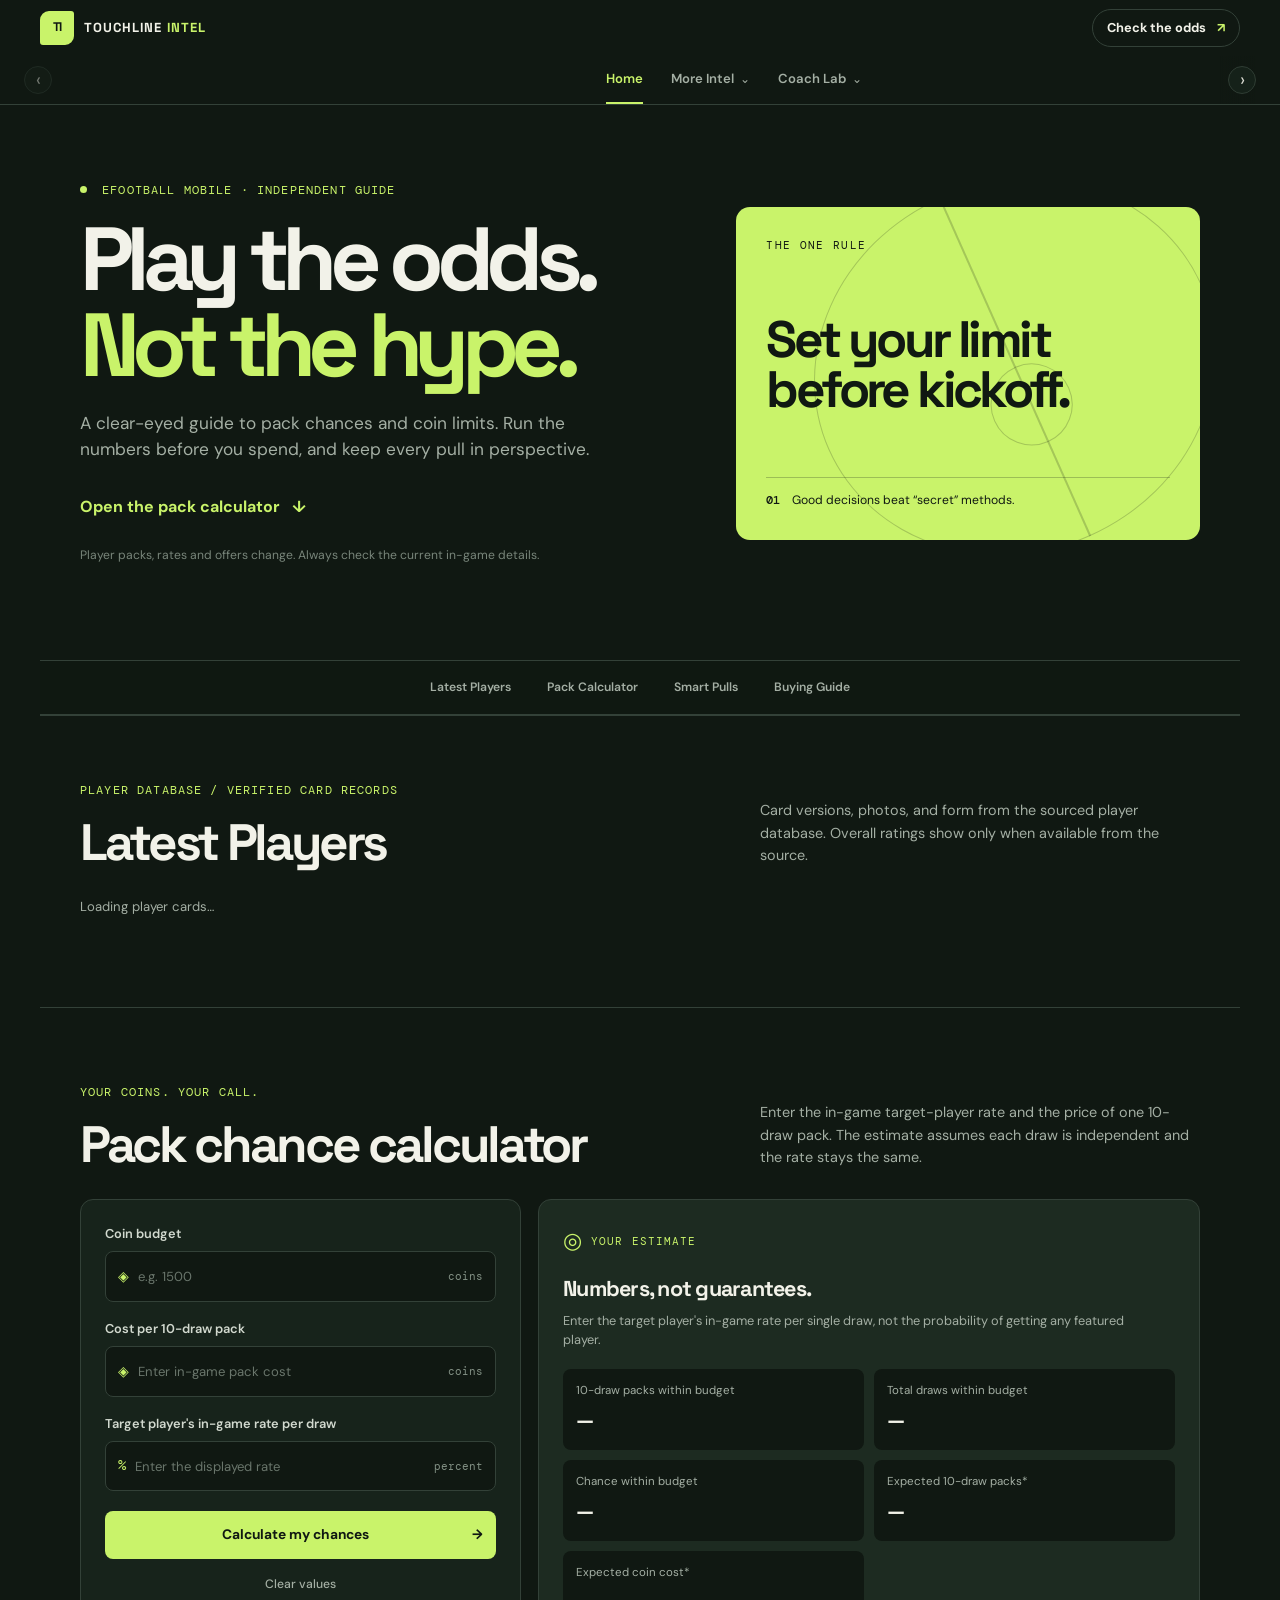
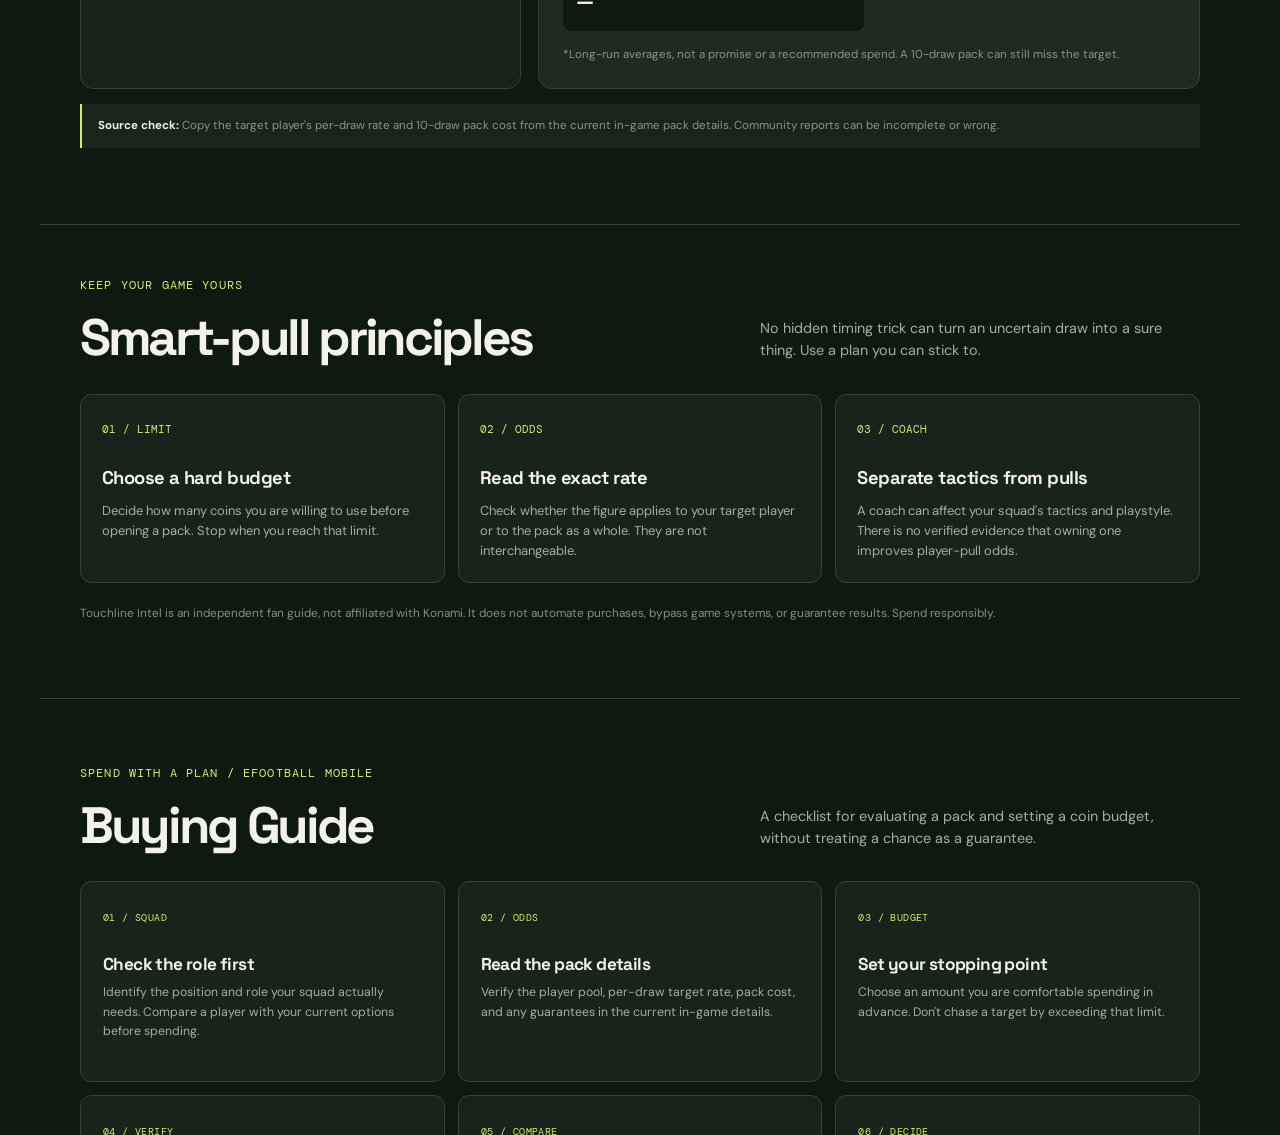
==== commit a638ca33: "Group navigation and refine responsive pitch Co-authored-by: Copilot <223556219+Copilot@users.norepl" ====
--- a/buying-guide.html
+++ b/buying-guide.html
@@ -3,66 +3,10 @@
 <head>
   <meta charset="utf-8" />
   <meta name="viewport" content="width=device-width, initial-scale=1" />
-  <meta name="description" content="A practical eFootball Mobile buying guide for evaluating player packs and setting a coin budget." />
-  <meta name="theme-color" content="#101812" />
+  <meta http-equiv="refresh" content="0; url=index.html#buying-guide" />
   <title>Buying Guide | Touchline Intel</title>
-  <link rel="stylesheet" href="styles.css" />
-  <script src="site-nav.js" defer></script>
 </head>
 <body>
-  <header class="site-header">
-    <div class="header-top-row">
-      <a class="brand" href="index.html#home" aria-label="Touchline Intel home">
-        <span class="brand-mark" aria-hidden="true">TI</span>
-        <span>TOUCHLINE <b>INTEL</b></span>
-      </a>
-      <a class="header-cta" href="index.html#calculator">Check the odds <span aria-hidden="true">↗</span></a>
-    </div>
-    <div class="nav-frame">
-      <button class="nav-arrow nav-arrow-left" type="button" aria-label="Scroll navigation left" data-scroll-direction="-1">‹</button>
-      <nav class="site-nav" aria-label="Main navigation" tabindex="0">
-        <a href="index.html#home" data-nav-id="home">Home</a>
-        <a href="index.html#latest-players" data-nav-id="latest-players">Latest Players</a>
-        <a href="index.html#calculator" data-nav-id="calculator">Pack Calculator</a>
-        <a href="index.html#principles" data-nav-id="principles">Smart Pulls</a>
-        <a href="index.html#intel" data-nav-id="intel">More Intel</a>
-        <a href="player-tracker.html" data-nav-id="player-tracker">Player Tracker</a>
-        <a href="redeem-codes.html" data-nav-id="redeem-codes">Code Notices</a>
-        <a href="coach-squad-guides.html#coach-lab" data-nav-id="coach-lab">Coach Lab</a>
-        <a href="index.html#player-styles" data-nav-id="player-styles">Player Styles &amp; Instructions</a>
-        <a href="buying-guide.html" data-nav-id="buying-guide">Buying Guide</a>
-      </nav>
-      <button class="nav-arrow nav-arrow-right" type="button" aria-label="Scroll navigation right" data-scroll-direction="1">›</button>
-    </div>
-  </header>
-
-  <main>
-    <section class="subpage-hero">
-      <p class="eyebrow"><span class="live-dot"></span> Spend with a plan / eFootball Mobile</p>
-      <h1>Buying<br /><span>guide.</span></h1>
-      <p class="intro">A simple checklist for deciding whether a player pack fits your squad and your coin budget—without treating a chance as a guarantee.</p>
-    </section>
-    <section class="content-section">
-      <div class="info-grid">
-        <article class="info-card"><span class="intel-number">01 / SQUAD</span><h3>Check the role first</h3><p>Identify the position and role your squad actually needs. Compare a player with your current options before spending.</p></article>
-        <article class="info-card"><span class="intel-number">02 / ODDS</span><h3>Read the pack details</h3><p>Verify the player pool, per-draw target rate, pack cost, and any guarantees in the current in-game details.</p></article>
-        <article class="info-card"><span class="intel-number">03 / BUDGET</span><h3>Set your stopping point</h3><p>Choose an amount you are comfortable spending in advance. Don't chase a target by exceeding that limit.</p></article>
-        <article class="info-card"><span class="intel-number">04 / VERIFY</span><h3>Ignore guaranteed-pull claims</h3><p>Timing tricks, third-party generators, and rumors do not change the stated odds. Use official in-game information.</p></article>
-        <article class="info-card"><span class="intel-number">05 / COMPARE</span><h3>Think about future options</h3><p>Consider whether you would rather save coins for a different position or campaign. Offers and player availability change.</p></article>
-        <article class="info-card"><span class="intel-number">06 / DECIDE</span><h3>Make it your call</h3><p>Skip the pack if the possible outcome is not worth the cost to you. No player is essential to enjoy the game.</p></article>
-      </div>
-      <div class="source-panel">
-        <p class="eyebrow">Plan the numbers</p>
-        <h2>Estimate your chances first.</h2>
-        <p class="panel-copy">The calculator uses the target player's displayed per-draw rate and complete 10-draw packs within your budget. It does not promise a result.</p>
-        <a class="panel-link" href="index.html#calculator">Open the pack chance calculator <span aria-hidden="true">↗</span></a>
-      </div>
-    </section>
-  </main>
-  <footer>
-    <a class="brand" href="index.html#home" aria-label="Touchline Intel home"><span class="brand-mark" aria-hidden="true">TI</span><span>TOUCHLINE <b>INTEL</b></span></a>
-    <p>Independent eFootball Mobile fan guide. Always verify offers and rates in-game.</p>
-    <a class="back-top" href="#">Back to top ↑</a>
-  </footer>
+  <p>The Buying Guide has moved to <a href="index.html#buying-guide">Home</a>.</p>
 </body>
 </html>
